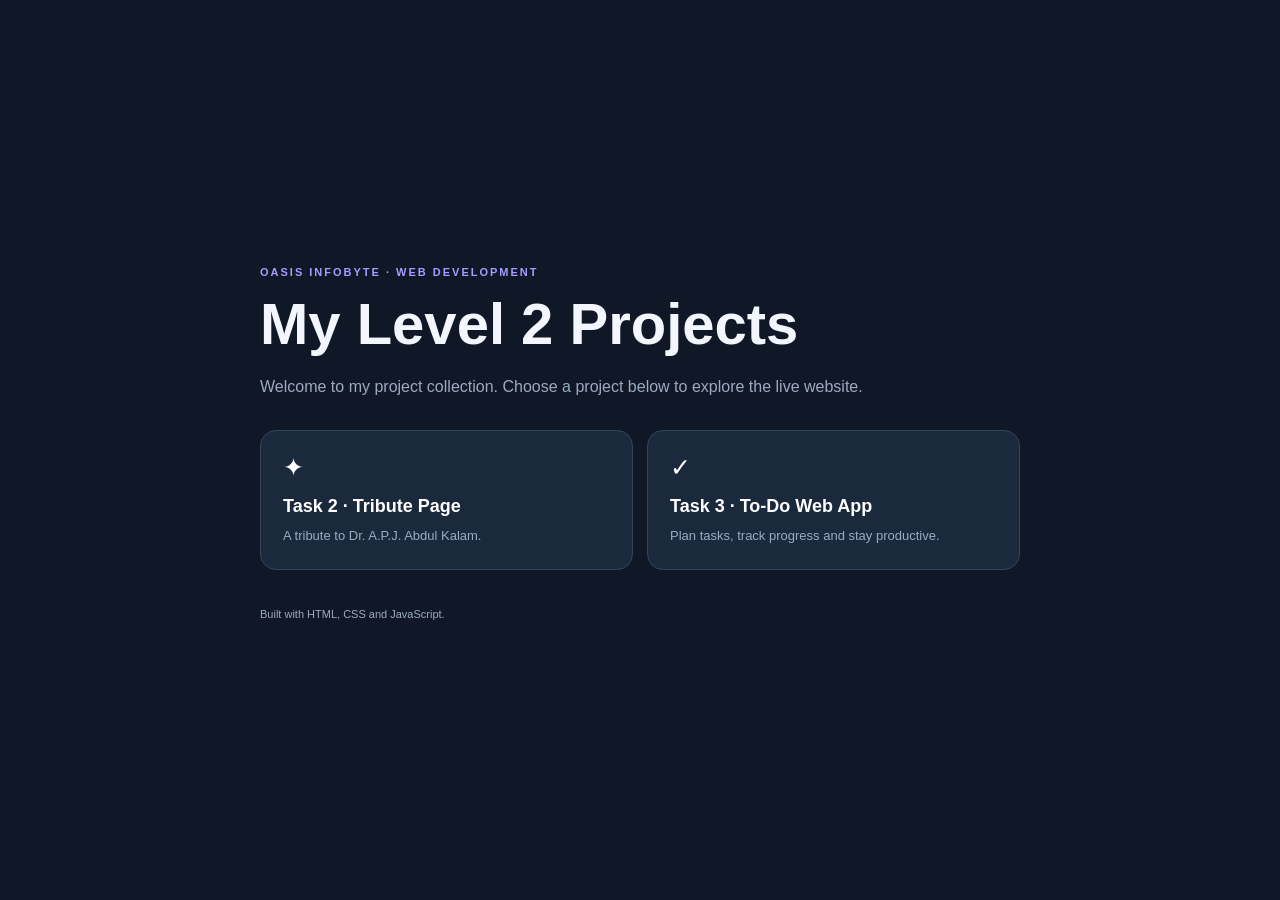
==== index.html @ cef51b7d "Add Level 2 Task 3 To-Do Web App" ====
<!DOCTYPE html>
<html lang="en"><head><meta charset="UTF-8"><meta name="viewport" content="width=device-width, initial-scale=1.0"><title>OIBSIP — Web Development Projects</title><style>
*{box-sizing:border-box}body{margin:0;min-height:100vh;background:#101827;color:#f3f6fc;font-family:Arial,sans-serif;display:grid;place-items:center;padding:24px}.wrap{width:min(760px,100%)}.tag{color:#a99aff;letter-spacing:2px;font-size:11px;font-weight:bold}h1{font-size:clamp(34px,7vw,58px);margin:12px 0}p{color:#9aabc0;line-height:1.7}.cards{display:grid;grid-template-columns:repeat(auto-fit,minmax(220px,1fr));gap:14px;margin-top:30px}.card{padding:22px;border:1px solid #34445c;border-radius:16px;background:#1b293d;text-decoration:none;color:#fff;transition:.2s}.card:hover{transform:translateY(-4px);border-color:#9b8cff}.card span{font-size:25px}.card h2{font-size:18px;margin:14px 0 8px}.card p{font-size:13px;margin:0}.foot{font-size:11px;margin-top:35px}</style></head><body><main class="wrap"><div class="tag">OASIS INFOBYTE · WEB DEVELOPMENT</div><h1>My Level 2 Projects</h1><p>Welcome to my project collection. Choose a project below to explore the live website.</p><section class="cards"><a class="card" href="./WebDev-L2-TributePage/"><span>✦</span><h2>Task 2 · Tribute Page</h2><p>A tribute to Dr. A.P.J. Abdul Kalam.</p></a><a class="card" href="./WebDev-L2-ToDoWebApp/"><span>✓</span><h2>Task 3 · To-Do Web App</h2><p>Plan tasks, track progress and stay productive.</p></a></section><p class="foot">Built with HTML, CSS and JavaScript.</p></main></body></html>
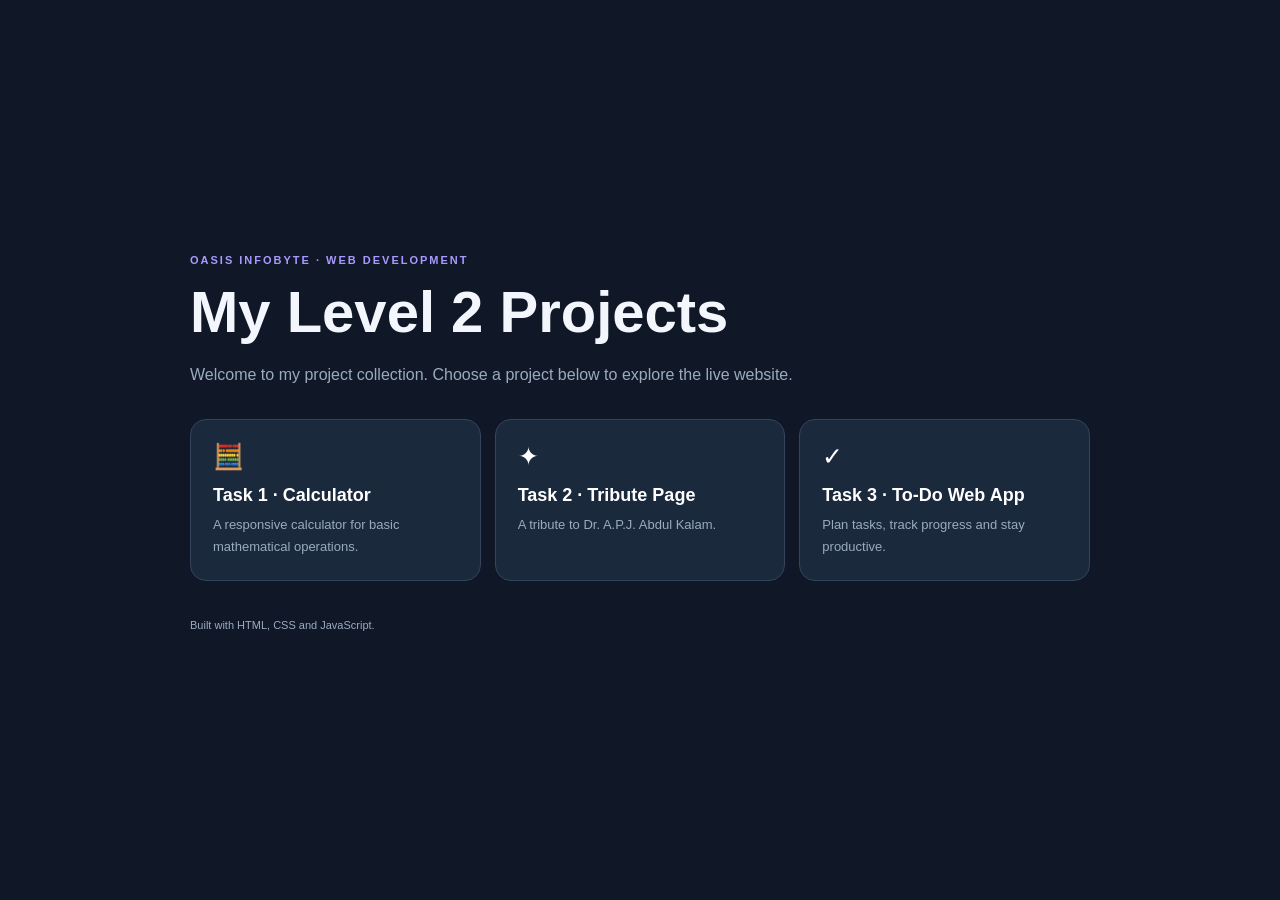
==== commit 030467ef: "Add Calculator card to project homepage" ====
--- a/index.html
+++ b/index.html
@@ -1,3 +1,48 @@
-<!DOCTYPE html>
-<html lang="en"><head><meta charset="UTF-8"><meta name="viewport" content="width=device-width, initial-scale=1.0"><title>OIBSIP — Web Development Projects</title><style>
-*{box-sizing:border-box}body{margin:0;min-height:100vh;background:#101827;color:#f3f6fc;font-family:Arial,sans-serif;display:grid;place-items:center;padding:24px}.wrap{width:min(760px,100%)}.tag{color:#a99aff;letter-spacing:2px;font-size:11px;font-weight:bold}h1{font-size:clamp(34px,7vw,58px);margin:12px 0}p{color:#9aabc0;line-height:1.7}.cards{display:grid;grid-template-columns:repeat(auto-fit,minmax(220px,1fr));gap:14px;margin-top:30px}.card{padding:22px;border:1px solid #34445c;border-radius:16px;background:#1b293d;text-decoration:none;color:#fff;transition:.2s}.card:hover{transform:translateY(-4px);border-color:#9b8cff}.card span{font-size:25px}.card h2{font-size:18px;margin:14px 0 8px}.card p{font-size:13px;margin:0}.foot{font-size:11px;margin-top:35px}</style></head><body><main class="wrap"><div class="tag">OASIS INFOBYTE · WEB DEVELOPMENT</div><h1>My Level 2 Projects</h1><p>Welcome to my project collection. Choose a project below to explore the live website.</p><section class="cards"><a class="card" href="./WebDev-L2-TributePage/"><span>✦</span><h2>Task 2 · Tribute Page</h2><p>A tribute to Dr. A.P.J. Abdul Kalam.</p></a><a class="card" href="./WebDev-L2-ToDoWebApp/"><span>✓</span><h2>Task 3 · To-Do Web App</h2><p>Plan tasks, track progress and stay productive.</p></a></section><p class="foot">Built with HTML, CSS and JavaScript.</p></main></body></html>+﻿<!DOCTYPE html>
+<html lang="en">
+<head>
+<meta charset="UTF-8">
+<meta name="viewport" content="width=device-width, initial-scale=1.0">
+<title>OIBSIP — Web Development Projects</title>
+<style>
+*{box-sizing:border-box}
+body{margin:0;min-height:100vh;background:#101827;color:#f3f6fc;font-family:Arial,sans-serif;display:grid;place-items:center;padding:24px}
+.wrap{width:min(900px,100%)}
+.tag{color:#a99aff;letter-spacing:2px;font-size:11px;font-weight:bold}
+h1{font-size:clamp(34px,7vw,58px);margin:12px 0}
+p{color:#9aabc0;line-height:1.7}
+.cards{display:grid;grid-template-columns:repeat(auto-fit,minmax(220px,1fr));gap:14px;margin-top:30px}
+.card{padding:22px;border:1px solid #34445c;border-radius:16px;background:#1b293d;text-decoration:none;color:#fff;transition:.2s}
+.card:hover{transform:translateY(-4px);border-color:#9b8cff}
+.card span{font-size:25px}
+.card h2{font-size:18px;margin:14px 0 8px}
+.card p{font-size:13px;margin:0}
+.foot{font-size:11px;margin-top:35px}
+</style>
+</head>
+<body>
+<main class="wrap">
+<div class="tag">OASIS INFOBYTE · WEB DEVELOPMENT</div>
+<h1>My Level 2 Projects</h1>
+<p>Welcome to my project collection. Choose a project below to explore the live website.</p>
+<section class="cards">
+<a class="card" href="./WebDev-L2-Calculator/">
+<span>🧮</span>
+<h2>Task 1 · Calculator</h2>
+<p>A responsive calculator for basic mathematical operations.</p>
+</a>
+<a class="card" href="./WebDev-L2-TributePage/">
+<span>✦</span>
+<h2>Task 2 · Tribute Page</h2>
+<p>A tribute to Dr. A.P.J. Abdul Kalam.</p>
+</a>
+<a class="card" href="./WebDev-L2-ToDoWebApp/">
+<span>✓</span>
+<h2>Task 3 · To-Do Web App</h2>
+<p>Plan tasks, track progress and stay productive.</p>
+</a>
+</section>
+<p class="foot">Built with HTML, CSS and JavaScript.</p>
+</main>
+</body>
+</html>
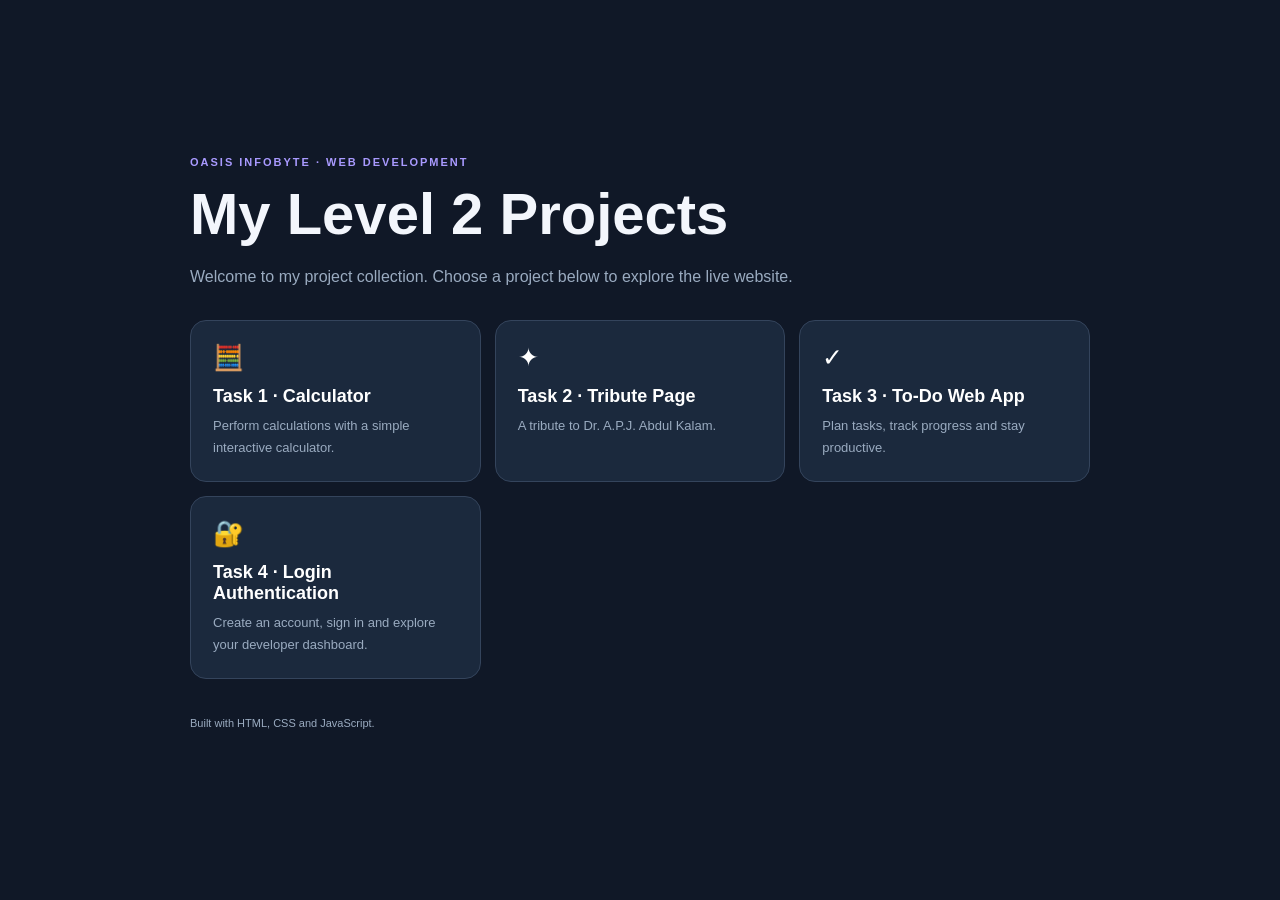
==== commit ab24bfbc: "Add Task 4 Login Authentication System" ====
--- a/index.html
+++ b/index.html
@@ -3,7 +3,7 @@
 <head>
 <meta charset="UTF-8">
 <meta name="viewport" content="width=device-width, initial-scale=1.0">
-<title>OIBSIP — Web Development Projects</title>
+<title>OIBSIP - Web Development Projects</title>
 <style>
 *{box-sizing:border-box}
 body{margin:0;min-height:100vh;background:#101827;color:#f3f6fc;font-family:Arial,sans-serif;display:grid;place-items:center;padding:24px}
@@ -11,7 +11,7 @@
 .tag{color:#a99aff;letter-spacing:2px;font-size:11px;font-weight:bold}
 h1{font-size:clamp(34px,7vw,58px);margin:12px 0}
 p{color:#9aabc0;line-height:1.7}
-.cards{display:grid;grid-template-columns:repeat(auto-fit,minmax(220px,1fr));gap:14px;margin-top:30px}
+.cards{display:grid;grid-template-columns:repeat(auto-fit,minmax(240px,1fr));gap:14px;margin-top:30px}
 .card{padding:22px;border:1px solid #34445c;border-radius:16px;background:#1b293d;text-decoration:none;color:#fff;transition:.2s}
 .card:hover{transform:translateY(-4px);border-color:#9b8cff}
 .card span{font-size:25px}
@@ -26,21 +26,10 @@
 <h1>My Level 2 Projects</h1>
 <p>Welcome to my project collection. Choose a project below to explore the live website.</p>
 <section class="cards">
-<a class="card" href="./WebDev-L2-Calculator/">
-<span>🧮</span>
-<h2>Task 1 · Calculator</h2>
-<p>A responsive calculator for basic mathematical operations.</p>
-</a>
-<a class="card" href="./WebDev-L2-TributePage/">
-<span>✦</span>
-<h2>Task 2 · Tribute Page</h2>
-<p>A tribute to Dr. A.P.J. Abdul Kalam.</p>
-</a>
-<a class="card" href="./WebDev-L2-ToDoWebApp/">
-<span>✓</span>
-<h2>Task 3 · To-Do Web App</h2>
-<p>Plan tasks, track progress and stay productive.</p>
-</a>
+<a class="card" href="./WebDev-L2-Calculator/"><span>🧮</span><h2>Task 1 · Calculator</h2><p>Perform calculations with a simple interactive calculator.</p></a>
+<a class="card" href="./WebDev-L2-TributePage/"><span>✦</span><h2>Task 2 · Tribute Page</h2><p>A tribute to Dr. A.P.J. Abdul Kalam.</p></a>
+<a class="card" href="./WebDev-L2-ToDoWebApp/"><span>✓</span><h2>Task 3 · To-Do Web App</h2><p>Plan tasks, track progress and stay productive.</p></a>
+<a class="card" href="./WebDev-L2-LoginAuthenticationSystem/"><span>🔐</span><h2>Task 4 · Login Authentication</h2><p>Create an account, sign in and explore your developer dashboard.</p></a>
 </section>
 <p class="foot">Built with HTML, CSS and JavaScript.</p>
 </main>
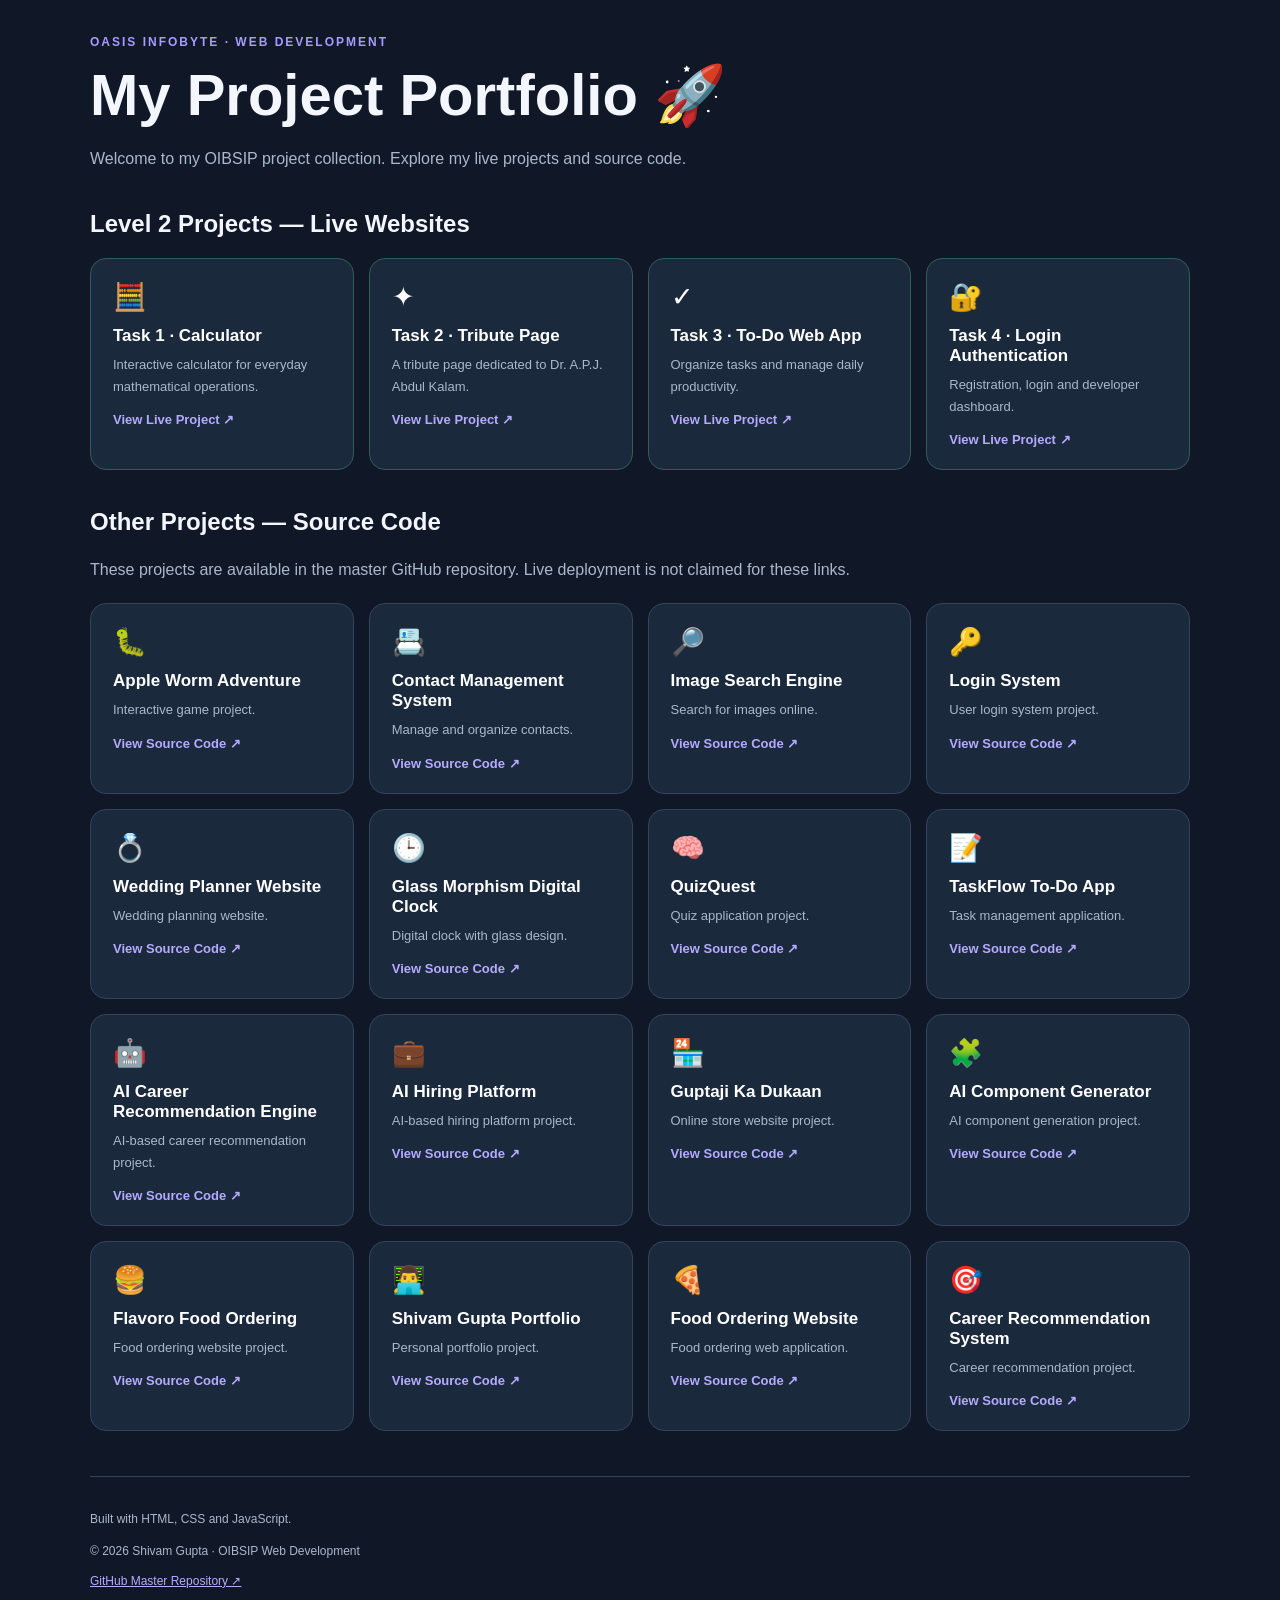
==== commit b31f40b9: "Update homepage with all internship projects" ====
--- a/index.html
+++ b/index.html
@@ -1,37 +1,81 @@
-﻿<!DOCTYPE html>
+
+<!DOCTYPE html>
 <html lang="en">
 <head>
 <meta charset="UTF-8">
 <meta name="viewport" content="width=device-width, initial-scale=1.0">
-<title>OIBSIP - Web Development Projects</title>
+<title>Shivam Gupta | OIBSIP Projects</title>
 <style>
 *{box-sizing:border-box}
-body{margin:0;min-height:100vh;background:#101827;color:#f3f6fc;font-family:Arial,sans-serif;display:grid;place-items:center;padding:24px}
-.wrap{width:min(900px,100%)}
-.tag{color:#a99aff;letter-spacing:2px;font-size:11px;font-weight:bold}
+body{margin:0;background:#101827;color:#f3f6fc;font-family:Arial,sans-serif;padding:35px 20px}
+.wrap{width:min(1100px,100%);margin:auto}
+.tag{color:#a99aff;letter-spacing:2px;font-size:12px;font-weight:bold}
 h1{font-size:clamp(34px,7vw,58px);margin:12px 0}
-p{color:#9aabc0;line-height:1.7}
-.cards{display:grid;grid-template-columns:repeat(auto-fit,minmax(240px,1fr));gap:14px;margin-top:30px}
-.card{padding:22px;border:1px solid #34445c;border-radius:16px;background:#1b293d;text-decoration:none;color:#fff;transition:.2s}
+p{color:#aab8ca;line-height:1.7}
+h2{margin-top:38px}
+.cards{display:grid;grid-template-columns:repeat(auto-fit,minmax(230px,1fr));gap:15px;margin-top:20px}
+.card{display:block;padding:22px;border:1px solid #34445c;border-radius:16px;background:#1b293d;text-decoration:none;color:white;transition:.2s}
 .card:hover{transform:translateY(-4px);border-color:#9b8cff}
-.card span{font-size:25px}
-.card h2{font-size:18px;margin:14px 0 8px}
-.card p{font-size:13px;margin:0}
-.foot{font-size:11px;margin-top:35px}
+.emoji{font-size:27px}
+.card h3{font-size:17px;margin:13px 0 8px}
+.card p{font-size:13px;margin:0 0 14px}
+.link{color:#b6aaff;font-size:13px;font-weight:bold}
+.live{border-color:#315e57}
+footer{margin-top:45px;border-top:1px solid #34445c;padding-top:20px;font-size:12px;color:#9aabc0}
 </style>
 </head>
 <body>
 <main class="wrap">
 <div class="tag">OASIS INFOBYTE · WEB DEVELOPMENT</div>
-<h1>My Level 2 Projects</h1>
-<p>Welcome to my project collection. Choose a project below to explore the live website.</p>
+<h1>My Project Portfolio 🚀</h1>
+<p>Welcome to my OIBSIP project collection. Explore my live projects and source code.</p>
+
+<h2>Level 2 Projects — Live Websites</h2>
 <section class="cards">
-<a class="card" href="./WebDev-L2-Calculator/"><span>🧮</span><h2>Task 1 · Calculator</h2><p>Perform calculations with a simple interactive calculator.</p></a>
-<a class="card" href="./WebDev-L2-TributePage/"><span>✦</span><h2>Task 2 · Tribute Page</h2><p>A tribute to Dr. A.P.J. Abdul Kalam.</p></a>
-<a class="card" href="./WebDev-L2-ToDoWebApp/"><span>✓</span><h2>Task 3 · To-Do Web App</h2><p>Plan tasks, track progress and stay productive.</p></a>
-<a class="card" href="./WebDev-L2-LoginAuthenticationSystem/"><span>🔐</span><h2>Task 4 · Login Authentication</h2><p>Create an account, sign in and explore your developer dashboard.</p></a>
+<a class="card live" href="./WebDev-L2-Calculator/">
+<div class="emoji">🧮</div><h3>Task 1 · Calculator</h3>
+<p>Interactive calculator for everyday mathematical operations.</p>
+<div class="link">View Live Project ↗</div></a>
+<a class="card live" href="./WebDev-L2-TributePage/">
+<div class="emoji">✦</div><h3>Task 2 · Tribute Page</h3>
+<p>A tribute page dedicated to Dr. A.P.J. Abdul Kalam.</p>
+<div class="link">View Live Project ↗</div></a>
+<a class="card live" href="./WebDev-L2-ToDoWebApp/">
+<div class="emoji">✓</div><h3>Task 3 · To-Do Web App</h3>
+<p>Organize tasks and manage daily productivity.</p>
+<div class="link">View Live Project ↗</div></a>
+<a class="card live" href="./WebDev-L2-LoginAuthenticationSystem/">
+<div class="emoji">🔐</div><h3>Task 4 · Login Authentication</h3>
+<p>Registration, login and developer dashboard.</p>
+<div class="link">View Live Project ↗</div></a>
 </section>
-<p class="foot">Built with HTML, CSS and JavaScript.</p>
+
+<h2>Other Projects — Source Code</h2>
+<p>These projects are available in the master GitHub repository. Live deployment is not claimed for these links.</p>
+<section class="cards">
+<a class="card" href="https://github.com/shivamgupta968/OIBSIP/tree/main/Projects/apple-worm-adventure"><div class="emoji">🐛</div><h3>Apple Worm Adventure</h3><p>Interactive game project.</p><div class="link">View Source Code ↗</div></a>
+<a class="card" href="https://github.com/shivamgupta968/OIBSIP/tree/main/Projects/Contact-Management-System"><div class="emoji">📇</div><h3>Contact Management System</h3><p>Manage and organize contacts.</p><div class="link">View Source Code ↗</div></a>
+<a class="card" href="https://github.com/shivamgupta968/OIBSIP/tree/main/Projects/Image-Search-Engine"><div class="emoji">🔎</div><h3>Image Search Engine</h3><p>Search for images online.</p><div class="link">View Source Code ↗</div></a>
+<a class="card" href="https://github.com/shivamgupta968/OIBSIP/tree/main/Projects/login-system"><div class="emoji">🔑</div><h3>Login System</h3><p>User login system project.</p><div class="link">View Source Code ↗</div></a>
+<a class="card" href="https://github.com/shivamgupta968/OIBSIP/tree/main/Projects/Wedding-Planner-Website"><div class="emoji">💍</div><h3>Wedding Planner Website</h3><p>Wedding planning website.</p><div class="link">View Source Code ↗</div></a>
+<a class="card" href="https://github.com/shivamgupta968/OIBSIP/tree/main/Projects/glass-morphism-digital-clock"><div class="emoji">🕒</div><h3>Glass Morphism Digital Clock</h3><p>Digital clock with glass design.</p><div class="link">View Source Code ↗</div></a>
+<a class="card" href="https://github.com/shivamgupta968/OIBSIP/tree/main/Projects/QuizQuest"><div class="emoji">🧠</div><h3>QuizQuest</h3><p>Quiz application project.</p><div class="link">View Source Code ↗</div></a>
+<a class="card" href="https://github.com/shivamgupta968/OIBSIP/tree/main/Projects/taskflow-todo-app"><div class="emoji">📝</div><h3>TaskFlow To-Do App</h3><p>Task management application.</p><div class="link">View Source Code ↗</div></a>
+<a class="card" href="https://github.com/shivamgupta968/OIBSIP/tree/main/Projects/AI-career-recommendation-engine"><div class="emoji">🤖</div><h3>AI Career Recommendation Engine</h3><p>AI-based career recommendation project.</p><div class="link">View Source Code ↗</div></a>
+<a class="card" href="https://github.com/shivamgupta968/OIBSIP/tree/main/Projects/ai-hiring-platform"><div class="emoji">💼</div><h3>AI Hiring Platform</h3><p>AI-based hiring platform project.</p><div class="link">View Source Code ↗</div></a>
+<a class="card" href="https://github.com/shivamgupta968/OIBSIP/tree/main/Projects/guptaji-ka-dukaan"><div class="emoji">🏪</div><h3>Guptaji Ka Dukaan</h3><p>Online store website project.</p><div class="link">View Source Code ↗</div></a>
+<a class="card" href="https://github.com/shivamgupta968/OIBSIP/tree/main/Projects/ai-component-generato"><div class="emoji">🧩</div><h3>AI Component Generator</h3><p>AI component generation project.</p><div class="link">View Source Code ↗</div></a>
+<a class="card" href="https://github.com/shivamgupta968/OIBSIP/tree/main/Projects/flavoro-food-ordering"><div class="emoji">🍔</div><h3>Flavoro Food Ordering</h3><p>Food ordering website project.</p><div class="link">View Source Code ↗</div></a>
+<a class="card" href="https://github.com/shivamgupta968/OIBSIP/tree/main/Projects/shivam-gupta-portfolio"><div class="emoji">👨‍💻</div><h3>Shivam Gupta Portfolio</h3><p>Personal portfolio project.</p><div class="link">View Source Code ↗</div></a>
+<a class="card" href="https://github.com/shivamgupta968/OIBSIP/tree/main/Projects/food-ordering-website"><div class="emoji">🍕</div><h3>Food Ordering Website</h3><p>Food ordering web application.</p><div class="link">View Source Code ↗</div></a>
+<a class="card" href="https://github.com/shivamgupta968/OIBSIP/tree/main/Projects/Career-Recommendation-System"><div class="emoji">🎯</div><h3>Career Recommendation System</h3><p>Career recommendation project.</p><div class="link">View Source Code ↗</div></a>
+</section>
+
+<footer>
+<p>Built with HTML, CSS and JavaScript.</p>
+<p>© 2026 Shivam Gupta · OIBSIP Web Development</p>
+<a style="color:#b6aaff" href="https://github.com/shivamgupta968/OIBSIP">GitHub Master Repository ↗</a>
+</footer>
 </main>
 </body>
 </html>
